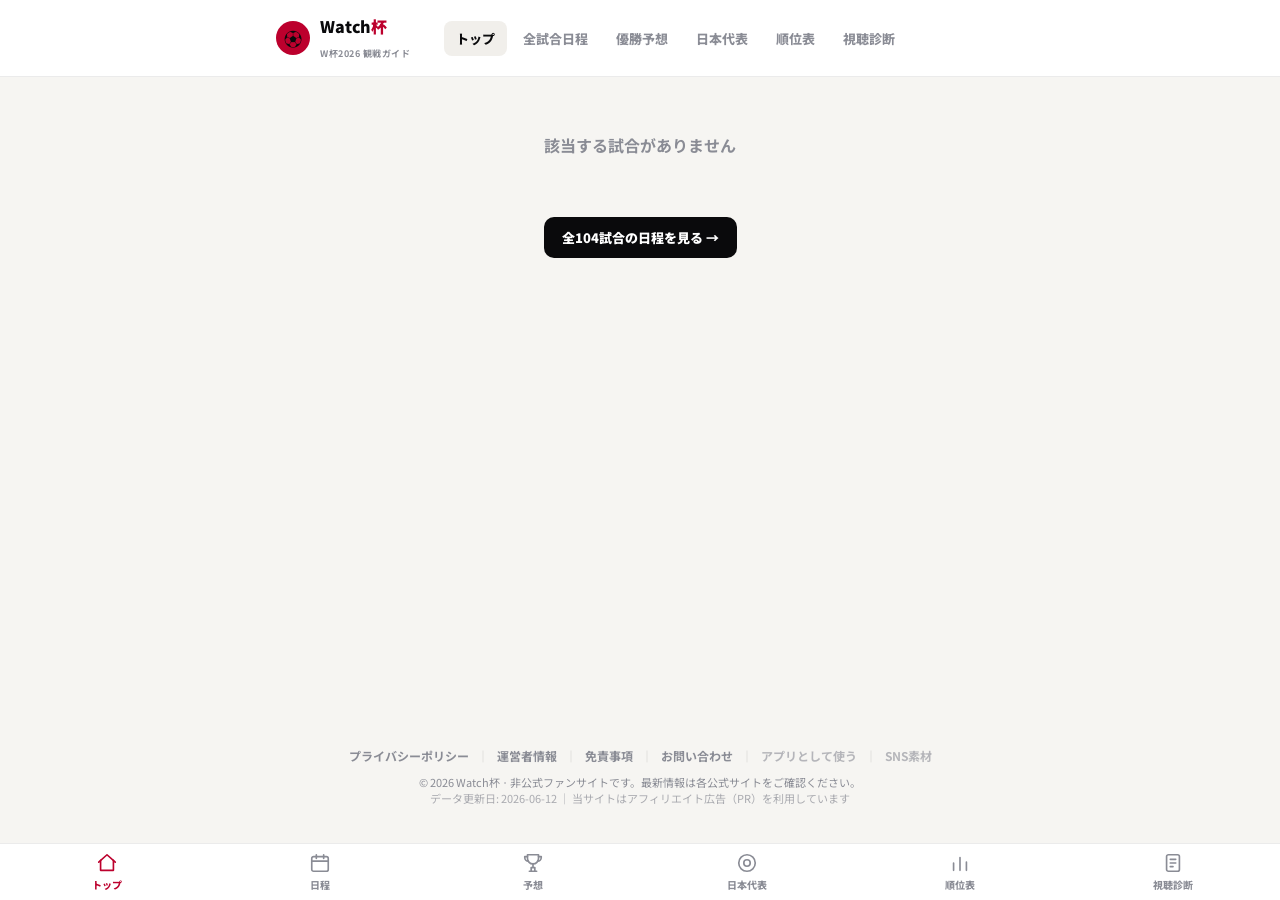
==== index.html @ 2146d85f "Initial World Cup 2026 site" ====
<!DOCTYPE html>
<html lang="ja">
<head>
<meta charset="UTF-8">
<meta name="viewport" content="width=device-width, initial-scale=1">
<title>Watch杯｜W杯2026の日程・放送・日本時間まるごと観戦ガイド</title>
<meta name="description" content="2026年W杯全104試合の日本時間・放送・配信を網羅した視聴ガイド。NEXT MATCH、日程、順位表、視聴診断。">
<link rel="preconnect" href="https://fonts.googleapis.com">
<link href="https://fonts.googleapis.com/css2?family=Noto+Sans+JP:wght@400;700;800;900&family=Bricolage+Grotesque:wght@700;800;900&display=swap" rel="stylesheet">
<link rel="stylesheet" href="styles.css?v=3">
<link rel="manifest" href="manifest.json">
<meta name="theme-color" content="#bc002d">
<link rel="apple-touch-icon" href="icon-192.png">
<meta name="apple-mobile-web-app-capable" content="yes">
<meta name="apple-mobile-web-app-status-bar-style" content="default">
<meta name="apple-mobile-web-app-title" content="Watch杯">
</head>
<body>

<main class="wrap">
  <div id="hero"></div>
  <div id="upcoming"></div>
  <div style="text-align:center;margin:20px 0">
    <a href="schedule.html" class="btn-detail" style="display:inline-block;background:var(--ink-1);color:#fff">全104試合の日程を見る →</a>
  </div>
</main>

<script src="config.js"></script>
<script src="data.js"></script>
<script src="app.js?v=3"></script>
<script>
injectChrome("top");

// ===== NEXT MATCH ヒーロー（日本戦優先）=====
const now = Date.now();
const upcoming = MATCHES.filter(m=>new Date(m.kick).getTime()+2.25*3600*1000 > now);
const nextJp = upcoming.find(m=>m.jp);
const heroM = nextJp || upcoming[0];
if(heroM){
  const st = matchState(heroM);
  const d = new Date(heroM.kick);
  const jst = new Intl.DateTimeFormat("ja-JP",{month:"numeric",day:"numeric",weekday:"short",timeZone:"Asia/Tokyo"}).formatToParts(d);
  const get = t=>jst.find(p=>p.type===t).value;
  const stageTxt = heroM.info.includes("グループ") ? heroM.info.split(" ·")[0] + (heroM.jp?"・第"+ (heroM.id.slice(-1)) +"戦":"") : heroM.info.split(" ·")[0];
  const team = t=>{
    const img = t.f?`<img src="${FLAG(t.f)}" alt="${t.n}">`:`<span class="noflag">?</span>`;
    return `<div class="hero-team">${img}<div class="name">${t.n}</div></div>`;
  };
  const late = heroM.late?`<div class="latebox"><span class="ld">${heroM.lateday} 深夜</span><br><span class="lt">${heroM.late}</span></div>`:"";
  document.getElementById("hero").innerHTML = `
  <div class="hero">
    <div class="roofline"><i></i><i></i><i></i></div>
    <svg class="pitch" viewBox="0 0 700 320" preserveAspectRatio="none">
      <rect x="20" y="20" width="660" height="280" fill="none" stroke="#fff" stroke-width="1.5"/>
      <line x1="350" y1="20" x2="350" y2="300" stroke="#fff" stroke-width="1.5"/>
      <circle cx="350" cy="160" r="55" fill="none" stroke="#fff" stroke-width="1.5"/>
    </svg>
    <div class="hero-inner">
      <div class="hero-top">
        <span class="badge-next">${st==="live"?"LIVE NOW":"NEXT MATCH"}</span>
        <span class="sub">${stageTxt}</span>
      </div>
      <div class="hero-main">
        ${team(heroM.t[0])}
        <div class="hero-center">
          <div class="date">${get("month")}月${get("day")}日 <small>(${get("weekday")})</small></div>
          <div class="lbl">日本時間</div>
          <div class="time">${heroM.kick.slice(11,16)}</div>
          ${late}
          <div class="hero-count" id="cd"></div>
        </div>
        ${team(heroM.t[1])}
      </div>
      <div class="hero-bottom">
        <div>
          <div class="lbl">ここで見られる</div>
          <div style="display:flex;gap:6px;flex-wrap:wrap">${heroM.tv.map(pillHTML).join("")}</div>
          <div class="hero-venue">${venueLabel(heroM.info.split("· ")[1])}</div>
        </div>
        <button class="btn-detail" data-cal="${heroM.id}">📅 カレンダー登録</button>
      </div>
      ${(()=>{
        const todayKey = new Date(Date.now()+9*3600*1000).toISOString().slice(0,10);
        const todayCount = MATCHES.filter(m=>m.kick.slice(0,10)===todayKey).length;
        const played = MATCHES.filter(m=>matchState(m)!=="future").length;
        const jpRank = GROUPS.F.findIndex(t=>t.n==="日本")+1;
        const jpPts = (GROUPS.F.find(t=>t.n==="日本").s||[0,0,0,0,0,0])[5];
        return `<div class="hero-stats">
          <a href="schedule.html"><div class="sl">TODAY</div><div class="sv">${todayCount}<small>試合</small></div><div class="ss">今日のW杯</div></a>
          <a href="schedule.html"><div class="sl">MATCHES</div><div class="sv">${played}<small>/104</small></div><div class="ss">大会消化</div></a>
          <a href="standings.html"><div class="sl">GROUP F</div><div class="sv">${jpRank}<small>位</small></div><div class="ss">日本・勝点${jpPts}</div></a>
        </div>`;
      })()}
    </div>
  </div>`;
  bindCalButtons(document.getElementById("hero"));
  // カウントダウン（使いやすさ施策：参考サイトには無い）
  function tick(){
    const diff = (new Date(heroM.kick).getTime()-Date.now())/1000;
    const cd = document.getElementById("cd");
    if(!cd) return;
    if(diff<=0){ cd.innerHTML = `<div style="min-width:auto;padding:4px 14px"><b style="font-size:14px">試合中・終了</b></div>`; return; }
    const v=[["日",Math.floor(diff/86400)],["時間",Math.floor(diff%86400/3600)],["分",Math.floor(diff%3600/60)],["秒",Math.floor(diff%60)]];
    cd.innerHTML = v.map(([l,n])=>`<div><b>${n}</b><small>${l}</small></div>`).join("");
  }
  tick(); setInterval(tick,1000);
}

// ===== 直近の試合（今日〜3日分）=====
const todayKey = new Date(Date.now()+9*3600*1000).toISOString().slice(0,10);
const days = [...new Set(MATCHES.map(m=>m.kick.slice(0,10)))].sort().filter(k=>k>=todayKey).slice(0,3);
renderSchedule(document.getElementById("upcoming"), MATCHES.filter(m=>days.includes(m.kick.slice(0,10))));
insertPRCards(document.getElementById("upcoming"), 2); // PR枠（2日分ごと）
</script>
</body>
</html>
---- styles.css ----
/* WC2026 GUIDE JAPAN — 参考サイト同一トークン */
:root{
  --accent:#bc002d;
  --ink-1:#0a0a0c; --ink-2:#494a52; --ink-3:#8a8c95;
  --line:#0a0a0c14; --line-2:#0a0a0c29;
  --surface:#fff; --bg:#f6f5f2; --bg-2:#f1efeb;
  --font-jp:'Noto Sans JP',system-ui,-apple-system,sans-serif;
  --font-num:'Bricolage Grotesque','Noto Sans JP',sans-serif;
}
*{box-sizing:border-box}
html,body{margin:0;padding:0}
body{background:var(--bg);color:var(--ink-1);font-family:var(--font-jp);-webkit-font-smoothing:antialiased;min-height:100vh;display:flex;flex-direction:column;padding-bottom:74px}
a{color:inherit}
.wrap{max-width:760px;margin:0 auto;padding:0 16px;width:100%}

/* ===== header ===== */
header{background:var(--surface);border-bottom:1px solid var(--line)}
header .wrap{display:flex;align-items:center;gap:10px;padding:14px 16px}
.logo{display:flex;align-items:center;gap:10px;text-decoration:none}
.logo .ball{width:34px;height:34px;border-radius:50%;background:var(--accent);display:flex;align-items:center;justify-content:center;font-size:18px}
.logo .t1{font-size:16px;font-weight:900;letter-spacing:-.01em;color:var(--ink-1);line-height:1}
.logo .t1 span{color:var(--accent)}
.logo .t2{font-size:9px;font-weight:700;color:var(--ink-3);margin-top:3px;letter-spacing:.06em}
.desktop-nav{display:none;gap:4px;margin-left:24px}
.desktop-nav a{display:inline-block;padding:8px 12px;border-radius:8px;font-size:13px;font-weight:800;text-decoration:none;color:var(--ink-3)}
.desktop-nav a.active{color:var(--ink-1);background:var(--bg-2)}
@media(min-width:820px){.desktop-nav{display:flex}}

/* ===== bottom nav ===== */
.bottom-nav{position:fixed;left:0;right:0;bottom:0;z-index:60;background:var(--surface);border-top:1px solid var(--line);display:flex;justify-content:space-around;padding:8px 0 calc(8px + env(safe-area-inset-bottom))}
.bottom-nav a{display:flex;flex-direction:column;align-items:center;gap:3px;font-size:10px;font-weight:800;color:var(--ink-3);text-decoration:none;min-width:60px}
.bottom-nav a svg{width:22px;height:22px;stroke:var(--ink-3);fill:none;stroke-width:1.8;stroke-linecap:round;stroke-linejoin:round}
.bottom-nav a.active{color:var(--accent)}
.bottom-nav a.active svg{stroke:var(--accent)}

/* ===== NEXT MATCH hero ===== */
.hero{margin:16px 0 8px;border-radius:18px;overflow:hidden;background:radial-gradient(120% 130% at 80% -10%,#3a0d1c 0%,#16091245 40%,transparent 70%),#0d1326;color:#fff;position:relative}
.hero .roofline{display:flex;height:5px}
.hero .roofline i{flex:1;background:var(--accent)}
.hero .roofline i:nth-child(2){background:#fff}
.hero .pitch{position:absolute;inset:0;pointer-events:none;opacity:.14}
.hero-inner{position:relative;padding:18px 20px 20px}
.hero-top{display:flex;align-items:center;gap:12px}
.badge-next{background:var(--accent);color:#fff;font-size:11px;font-weight:900;letter-spacing:.12em;padding:6px 12px;border-radius:6px}
.hero-top .sub{font-size:12px;font-weight:800;color:#ffffffb3}
.hero-main{display:grid;grid-template-columns:1fr auto 1fr;gap:8px;align-items:center;margin:18px 0 6px}
.hero-team{text-align:center}
.hero-team img,.hero-team .noflag{width:84px;height:84px;border-radius:50%;object-fit:cover;box-shadow:0 0 0 4px #ffffff,0 4px 18px rgba(0,0,0,.4);background:#fff}
.hero-team .noflag{display:inline-flex;align-items:center;justify-content:center;font-size:30px;color:var(--ink-3)}
.hero-team .name{font-size:17px;font-weight:900;margin-top:12px}
.hero-center{text-align:center;min-width:150px}
.hero-center .date{font-size:14px;font-weight:900}
.hero-center .date small{font-weight:700;color:#ffffff99;font-size:12px}
.hero-center .lbl{font-size:10px;font-weight:800;color:#ffffff80;letter-spacing:.1em;margin-top:6px}
.hero-center .time{font-family:var(--font-num);font-size:54px;font-weight:900;letter-spacing:-.03em;line-height:1.05}
.hero-center .latebox{display:inline-block;background:#fff;border-radius:8px;padding:5px 12px;margin-top:8px;line-height:1.2}
.hero-center .latebox .ld{font-size:10px;font-weight:900;color:var(--accent)}
.hero-center .latebox .lt{font-family:var(--font-num);font-size:18px;font-weight:900;color:var(--ink-1)}
.hero-count{display:flex;justify-content:center;gap:6px;margin-top:10px;font-family:var(--font-num)}
.hero-count div{background:#ffffff14;border:1px solid #ffffff1a;border-radius:8px;min-width:52px;padding:4px 4px 5px;text-align:center}
.hero-count b{display:block;font-size:18px;font-weight:900;font-variant-numeric:tabular-nums}
.hero-count small{font-size:9px;color:#ffffff99;font-weight:700}
.hero-bottom{border-top:1px solid #ffffff1a;margin-top:14px;padding-top:12px;display:flex;align-items:flex-end;justify-content:space-between;gap:10px;flex-wrap:wrap}
.hero-bottom .lbl{font-size:10px;font-weight:800;color:#ffffff80;letter-spacing:.08em;margin-bottom:7px}
.hero-venue{font-size:11px;font-weight:700;color:#ffffff80;margin-top:10px}
.btn-detail{background:#fff;color:var(--ink-1);font-size:13px;font-weight:900;border-radius:10px;padding:11px 18px;text-decoration:none;border:none;cursor:pointer}

/* ===== 放送局ピル ===== */
.pill{display:inline-flex;align-items:center;gap:4px;height:24px;padding:0 10px;border-radius:999px;font-size:11px;font-weight:800;border:1.5px solid;white-space:nowrap}
.pill.dazn{color:#0c1f3f;border-color:#0c1f3f33;background:#0c1f3f0d}
.pill.daznfree{color:#1d4ed8;border-color:#1d4ed8;background:#1d4ed810}
.pill.nhk{color:#3f3f46;border-color:#3f3f4633;background:#3f3f460a}
.pill.nhkbs{color:#475569;border-color:#47556933;background:#4755690a}
.pill.ntv{color:#c2570b;border-color:#c2570b55;background:#c2570b0d}
.pill.fuji{color:#0e7a3d;border-color:#0e7a3d55;background:#0e7a3d0d}
.pill.bsp4k{color:#7c3aed;border-color:#7c3aed55;background:#7c3aed0d}
.hero .pill{background:#fff;height:30px;font-size:12px;padding:0 14px}

/* ===== ヒーロー内スタッツバー ===== */
.hero-stats{display:flex;border-top:1px solid #ffffff1a;margin-top:16px;padding-top:14px}
.hero-stats a{flex:1;text-align:center;text-decoration:none;color:#fff;border-right:1px solid #ffffff14;padding:2px 4px}
.hero-stats a:last-child{border-right:none}
.hero-stats .sl{font-size:9px;font-weight:800;letter-spacing:.12em;color:#ffffff66}
.hero-stats .sv{font-family:var(--font-num);font-size:24px;font-weight:900;letter-spacing:-.02em;line-height:1.25;margin-top:2px}
.hero-stats .sv small{font-size:11px;font-weight:800;color:#ffffff99;margin-left:1px}
.hero-stats .ss{font-size:9.5px;font-weight:700;color:#ffffff80;margin-top:1px;overflow:hidden;text-overflow:ellipsis;white-space:nowrap}

/* ===== 速報ティッカー（テロップ風）===== */
.ticker{display:flex;align-items:center;gap:10px;background:var(--surface);border-radius:12px;box-shadow:0 0 0 1px var(--line);padding:11px 12px;margin:10px 0 2px;text-decoration:none;color:inherit;overflow:hidden}
.ticker .tchip{flex-shrink:0;background:var(--accent);color:#fff;font-size:9px;font-weight:900;letter-spacing:.14em;border-radius:4px;padding:3px 8px}
.ticker .ttext{flex:1;min-width:0;font-size:12.5px;font-weight:800;white-space:nowrap;overflow:hidden;text-overflow:ellipsis;transition:opacity .35s}
.ticker .ttext.fade{opacity:0}
.ticker .tarrow{flex-shrink:0;font-size:13px;color:var(--ink-3)}

/* ===== 日付セクション ===== */
.datehead{display:flex;align-items:baseline;gap:12px;margin:26px 0 12px}
.datehead .d{font-family:var(--font-num);font-size:34px;font-weight:900;letter-spacing:-.03em;line-height:1}
.datehead .w{font-size:16px;font-weight:900}
.datehead .stage{font-size:10px;font-weight:900;letter-spacing:.1em;padding:4px 8px;border-radius:4px;background:var(--accent);color:#fff}
.datehead .stage.gray{background:var(--ink-2)}
.datehead .rule{flex:1;height:1px;background:var(--line);align-self:center}
.datehead .cnt{font-size:12px;font-weight:800;color:var(--ink-3)}

/* ===== 試合カード ===== */
.mlist{display:flex;flex-direction:column;gap:8px}
.match-card{display:block;width:100%;background:var(--surface);border-radius:12px;padding:14px 16px 14px 14px;box-shadow:0 0 0 1px var(--line),0 1px 2px rgba(0,0,0,.02);position:relative;overflow:hidden;text-decoration:none;color:inherit}
.match-card.jp{box-shadow:0 0 0 1.5px var(--accent),0 2px 10px rgba(0,0,0,.04)}
.match-card.past{opacity:.55}
.match-card .bar{position:absolute;left:0;top:0;bottom:0;width:3px}
.mc-grid{display:grid;grid-template-columns:64px 1fr auto;gap:10px;align-items:center}
.mc-time{text-align:center;line-height:1.1;min-width:0}
.mc-time .lbl{font-size:9px;color:var(--ink-3);font-weight:800;letter-spacing:.04em}
.mc-time .t{font-family:var(--font-num);font-size:20px;font-weight:900;letter-spacing:-.02em;margin-top:2px}
.mc-late{margin-top:4px;display:flex;flex-direction:column;align-items:center;padding:2px 4px 3px;border-radius:4px;background:rgba(188,0,45,.06);border:1px solid rgba(188,0,45,.18);line-height:1.1}
.mc-late .d{font-size:8.5px;font-weight:800;color:var(--accent)}
.mc-late .t{font-family:var(--font-num);font-size:12px;font-weight:900;color:var(--accent);margin-top:1px}
.mc-live{margin-top:4px;font-size:9px;font-weight:900;color:#fff;background:var(--accent);border-radius:4px;padding:2px 4px;animation:blink 1.4s infinite}
@keyframes blink{50%{opacity:.55}}
.mc-teams{display:flex;flex-direction:column;gap:5px;min-width:0}
.mc-team{display:flex;align-items:center;gap:6px}
.mc-team img{width:22px;height:22px;border-radius:50%;object-fit:cover;flex-shrink:0;box-shadow:inset 0 0 0 1px rgba(0,0,0,.08)}
.mc-team .ph{width:22px;height:22px;border-radius:50%;background:var(--bg-2);flex-shrink:0;display:flex;align-items:center;justify-content:center;font-size:10px;color:var(--ink-3);font-weight:900}
.mc-team .n{font-size:14px;font-weight:700;overflow:hidden;text-overflow:ellipsis;white-space:nowrap}
.mc-team .r{font-family:var(--font-num);font-size:10px;font-weight:800;color:var(--ink-3);flex-shrink:0}
.mc-info{display:flex;align-items:center;gap:4px;margin-top:2px}
.mc-info .sq{width:5px;height:5px;border-radius:1px;flex-shrink:0}
.mc-info .txt{font-size:9px;font-weight:800;color:var(--ink-3);letter-spacing:.04em;overflow:hidden;text-overflow:ellipsis;white-space:nowrap}
.mc-right{display:flex;flex-direction:column;gap:4px;align-items:flex-end;flex-shrink:0}
.mc-right .pill{height:22px;font-size:11px;padding:0 9px}
.mc-cal{margin-top:2px;font-size:10px;font-weight:800;color:var(--ink-3);background:var(--bg-2);border:none;border-radius:6px;padding:4px 8px;cursor:pointer}
.mc-cal:hover{color:var(--accent)}

/* ===== フィルタ ===== */
.filterbar{position:sticky;top:0;z-index:40;background:var(--bg);padding:10px 0 8px;margin:0 -16px;padding-left:16px;padding-right:16px}
.filterbar .row{display:flex;gap:6px;overflow-x:auto;-webkit-overflow-scrolling:touch;scrollbar-width:none;padding-bottom:4px}
.filterbar .row::-webkit-scrollbar{display:none}
.fbtn{all:unset;cursor:pointer;padding:7px 14px;border-radius:999px;font-size:12px;font-weight:800;background:var(--bg-2);color:var(--ink-2);white-space:nowrap;flex-shrink:0}
.fbtn.on{background:var(--ink-1);color:var(--surface)}
.searchbox{width:100%;border:1px solid var(--line-2);border-radius:10px;background:var(--surface);padding:9px 12px;font-size:14px;font-family:var(--font-jp);margin-top:6px}
.searchbox:focus{outline:2px solid var(--accent)}
.todaybtn{position:fixed;right:16px;bottom:84px;z-index:55;background:var(--ink-1);color:#fff;font-size:12px;font-weight:900;border:none;border-radius:999px;padding:10px 16px;cursor:pointer;box-shadow:0 4px 14px rgba(0,0,0,.25)}

/* ===== 順位表 ===== */
.gtable{background:var(--surface);border-radius:12px;box-shadow:0 0 0 1px var(--line);overflow:hidden;margin-bottom:14px}
.gtable .ghead{display:flex;align-items:center;gap:10px;padding:12px 14px;border-bottom:1px solid var(--line)}
.gtable .ghead .chip{width:28px;height:28px;border-radius:8px;background:var(--ink-1);color:#fff;font-family:var(--font-num);font-weight:900;font-size:15px;display:flex;align-items:center;justify-content:center}
.gtable .ghead .chip.jp{background:var(--accent)}
.gtable .ghead .t{font-size:14px;font-weight:900}
.gtable table{width:100%;border-collapse:collapse;font-size:12px}
.gtable th{font-size:10px;color:var(--ink-3);font-weight:800;text-align:center;padding:7px 4px;border-bottom:1px solid var(--line)}
.gtable th:nth-child(2){text-align:left}
.gtable td{padding:8px 4px;text-align:center;border-bottom:1px solid var(--line);font-family:var(--font-num);font-weight:700}
.gtable tr:last-child td{border-bottom:none}
.gtable td.team{text-align:left;font-family:var(--font-jp);font-weight:700;font-size:13px}
.gtable td.team img{width:18px;height:18px;border-radius:50%;vertical-align:-4px;margin-right:6px;box-shadow:inset 0 0 0 1px rgba(0,0,0,.08)}
.gtable tr.jprow{background:#bc002d0a}
.gtable tr.qline td{border-bottom:2px dashed #bc002d55}
.legend{font-size:11px;color:var(--ink-3);font-weight:700;margin:8px 0 18px}

/* ===== 汎用 ===== */
.pagehead{margin:22px 0 4px;font-size:22px;font-weight:900}
.pagesub{font-size:12px;color:var(--ink-3);font-weight:700;margin-bottom:14px}
.card{background:var(--surface);border-radius:12px;box-shadow:0 0 0 1px var(--line);padding:16px;margin-bottom:12px}
.sec-label{font-size:10px;font-weight:900;letter-spacing:.14em;color:var(--accent);margin:24px 0 8px}
footer{margin-top:auto;padding:30px 16px 20px;text-align:center}
footer .links{display:flex;justify-content:center;gap:8px;flex-wrap:wrap;font-size:12px;color:var(--ink-3)}
footer .links a{color:var(--ink-3);text-decoration:none;font-weight:700}
footer .links span{color:var(--line-2)}
footer .copy{font-size:11px;color:var(--ink-3);margin-top:10px}

/* 視聴診断 */
.q-opt{display:block;width:100%;text-align:left;background:var(--surface);border:1.5px solid var(--line-2);border-radius:12px;padding:14px 16px;font-size:14px;font-weight:800;font-family:var(--font-jp);cursor:pointer;margin-bottom:8px;color:var(--ink-1)}
.q-opt:hover{border-color:var(--accent)}
.q-opt.sel{border-color:var(--accent);background:#bc002d08}
.diag-result{border:1.5px solid var(--accent);border-radius:14px;background:var(--surface);padding:18px}
.diag-result h3{margin:0 0 6px;font-size:18px}
.diag-result .why{font-size:13px;color:var(--ink-2);line-height:1.7}
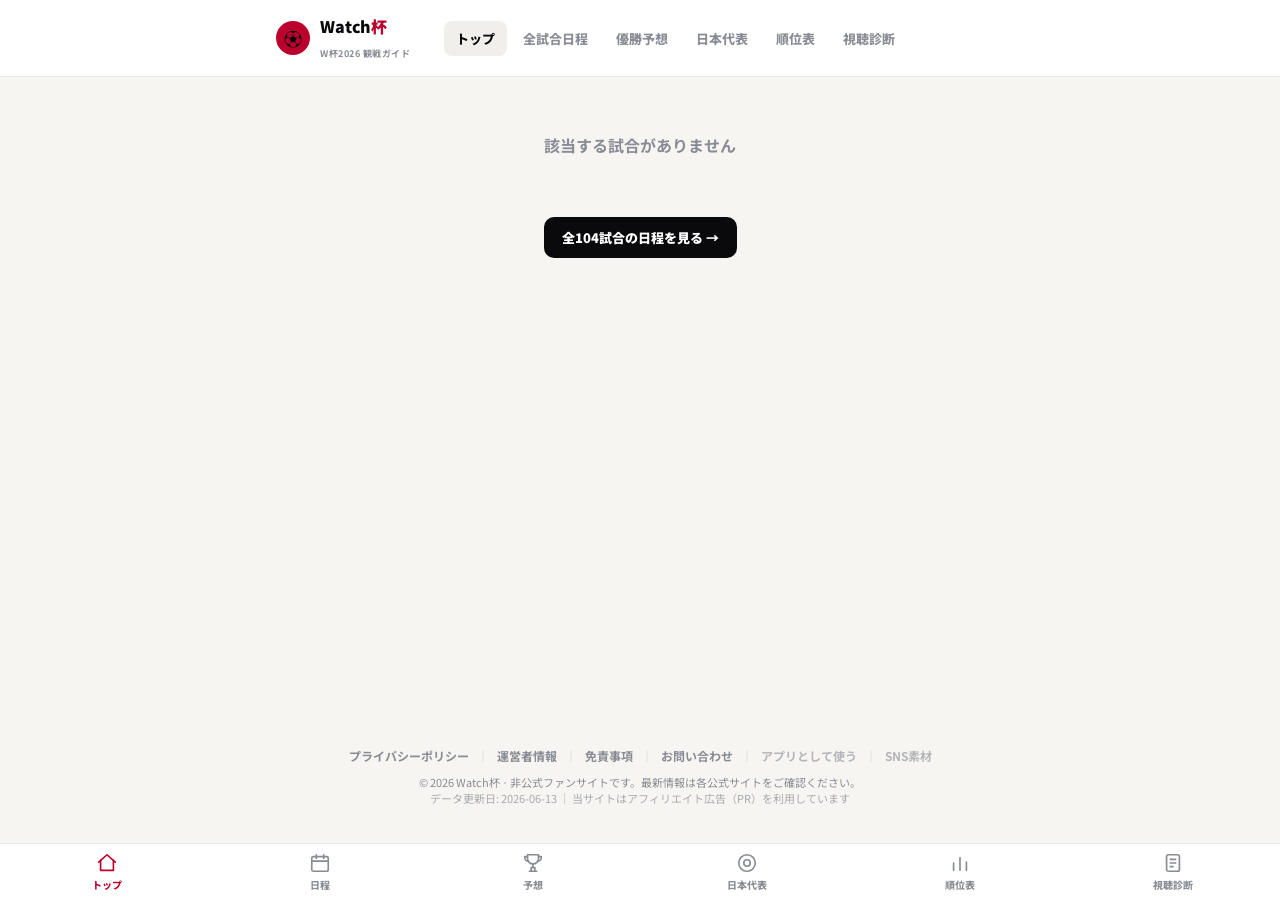
==== commit 243d4a42: "feat: OGP画像とシェア用メタタグを全ページに追加 Co-Authored-By: Claude Fable 5 <noreply@anthropic.com>" ====
--- a/index.html
+++ b/index.html
@@ -14,6 +14,10 @@
 <meta name="apple-mobile-web-app-capable" content="yes">
 <meta name="apple-mobile-web-app-status-bar-style" content="default">
 <meta name="apple-mobile-web-app-title" content="Watch杯">
+<meta property="og:type" content="website">
+<meta property="og:site_name" content="Watch杯">
+<meta property="og:image" content="https://worldcup2026-5hz.pages.dev/og-image.png">
+<meta name="twitter:card" content="summary_large_image">
 </head>
 <body>
 
